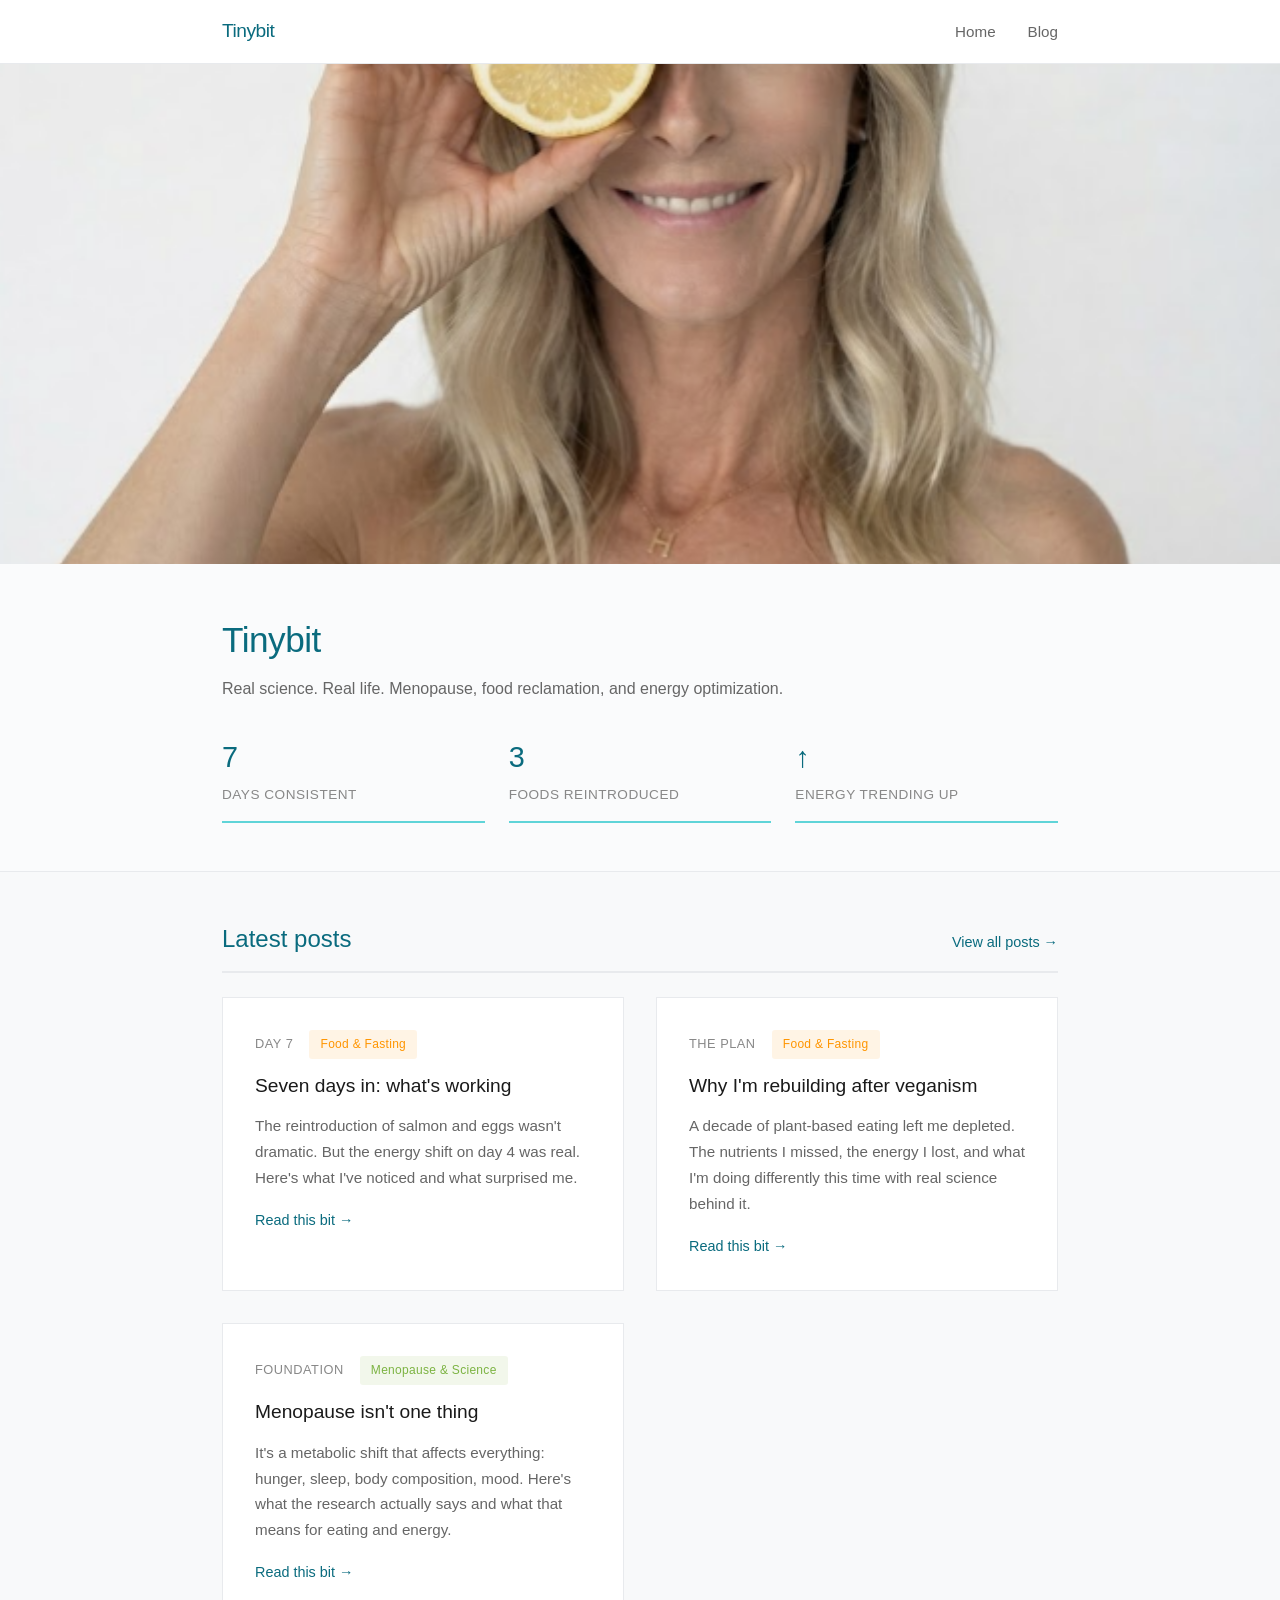
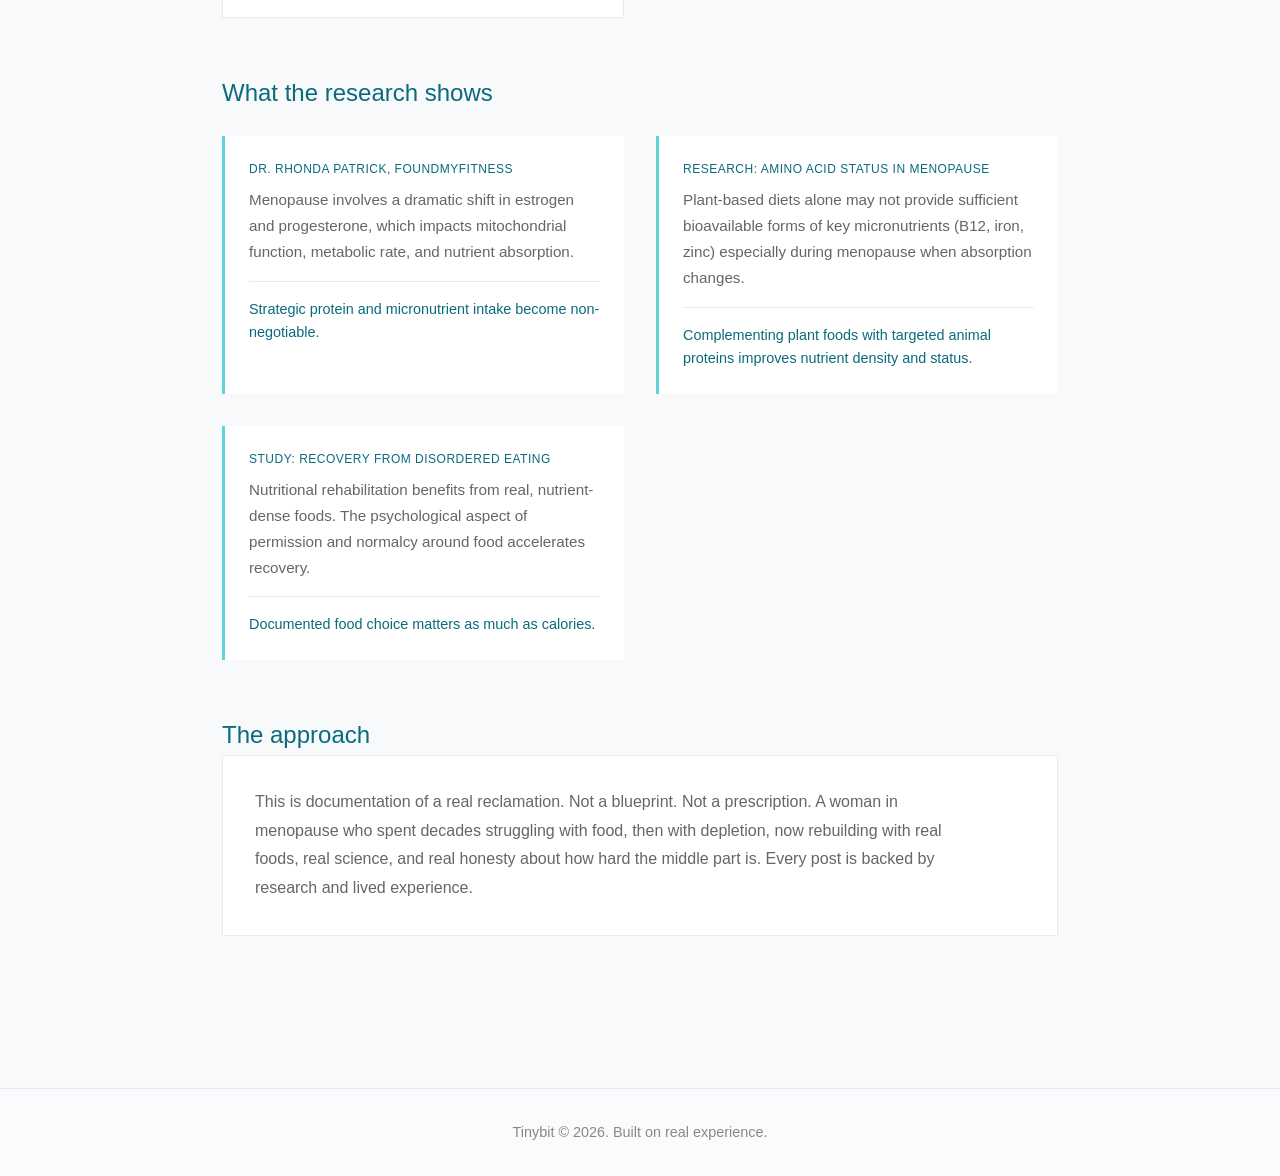
==== index.html @ 326a9773 "Add files via upload" ====
<!DOCTYPE html>
<html lang="en">
<head>
  <meta charset="UTF-8">
  <meta name="viewport" content="width=device-width, initial-scale=1.0">
  <title>Tinybit - Real science. Real life.</title>
  <link rel="stylesheet" href="style.css">
</head>
<body>

<nav class="navbar">
  <div class="nav-container">
    <h1 class="logo">Tinybit</h1>
    <ul class="nav-links">
      <li><a href="index.html">Home</a></li>
      <li><a href="blog.html">Blog</a></li>
    </ul>
  </div>
</nav>

<header class="hero">
  <img src="hero.png" alt="Tinybit hero image" class="hero-image">
  <div class="hero-content">
    <h1>Tinybit</h1>
    <p class="tagline">Real science. Real life. Menopause, food reclamation, and energy optimization.</p>
    
    <div class="stats">
      <div class="stat">
        <div class="stat-number">7</div>
        <div class="stat-label">Days consistent</div>
      </div>
      <div class="stat">
        <div class="stat-number">3</div>
        <div class="stat-label">Foods reintroduced</div>
      </div>
      <div class="stat">
        <div class="stat-number">↑</div>
        <div class="stat-label">Energy trending up</div>
      </div>
    </div>
  </div>
</header>

<main class="container">
  
  <section class="latest-posts">
    <div class="section-header">
      <h2>Latest posts</h2>
      <a href="blog.html" class="view-all">View all posts →</a>
    </div>
    
    <div class="posts-grid">
      <article class="post-card">
        <div class="post-meta">
          <span class="post-date">Day 7</span>
          <span class="post-category food">Food & Fasting</span>
        </div>
        <h3>Seven days in: what's working</h3>
        <p>The reintroduction of salmon and eggs wasn't dramatic. But the energy shift on day 4 was real. Here's what I've noticed and what surprised me.</p>
        <a href="blog.html#post-1" class="read-more">Read this bit →</a>
      </article>

      <article class="post-card">
        <div class="post-meta">
          <span class="post-date">The plan</span>
          <span class="post-category food">Food & Fasting</span>
        </div>
        <h3>Why I'm rebuilding after veganism</h3>
        <p>A decade of plant-based eating left me depleted. The nutrients I missed, the energy I lost, and what I'm doing differently this time with real science behind it.</p>
        <a href="blog.html#post-2" class="read-more">Read this bit →</a>
      </article>

      <article class="post-card">
        <div class="post-meta">
          <span class="post-date">Foundation</span>
          <span class="post-category science">Menopause & Science</span>
        </div>
        <h3>Menopause isn't one thing</h3>
        <p>It's a metabolic shift that affects everything: hunger, sleep, body composition, mood. Here's what the research actually says and what that means for eating and energy.</p>
        <a href="blog.html#post-3" class="read-more">Read this bit →</a>
      </article>
    </div>
  </section>

  <section class="research-section">
    <h2>What the research shows</h2>
    <div class="research-grid">
      <div class="research-card">
        <div class="research-source">Dr. Rhonda Patrick, FoundMyFitness</div>
        <p>Menopause involves a dramatic shift in estrogen and progesterone, which impacts mitochondrial function, metabolic rate, and nutrient absorption.</p>
        <div class="research-highlight">Strategic protein and micronutrient intake become non-negotiable.</div>
      </div>
      
      <div class="research-card">
        <div class="research-source">Research: Amino acid status in menopause</div>
        <p>Plant-based diets alone may not provide sufficient bioavailable forms of key micronutrients (B12, iron, zinc) especially during menopause when absorption changes.</p>
        <div class="research-highlight">Complementing plant foods with targeted animal proteins improves nutrient density and status.</div>
      </div>
      
      <div class="research-card">
        <div class="research-source">Study: Recovery from disordered eating</div>
        <p>Nutritional rehabilitation benefits from real, nutrient-dense foods. The psychological aspect of permission and normalcy around food accelerates recovery.</p>
        <div class="research-highlight">Documented food choice matters as much as calories.</div>
      </div>
    </div>
  </section>

  <section class="approach-section">
    <h2>The approach</h2>
    <div class="approach-content">
      <p>This is documentation of a real reclamation. Not a blueprint. Not a prescription. A woman in menopause who spent decades struggling with food, then with depletion, now rebuilding with real foods, real science, and real honesty about how hard the middle part is. Every post is backed by research and lived experience.</p>
    </div>
  </section>

</main>

<footer class="footer">
  <p>Tinybit © 2026. Built on real experience.</p>
</footer>

</body>
</html>
---- style.css ----
/* VARIABLES & RESET */
* {
  margin: 0;
  padding: 0;
  box-sizing: border-box;
}

:root {
  --color-bg: #F8F9FA;
  --color-surface: #FAFBFC;
  --color-white: #FFFFFF;
  --color-text: #1A1A1A;
  --color-text-secondary: #666666;
  --color-text-muted: #888888;
  --color-border: #E8EAED;
  --color-teal: #0A6B7E;
  --color-teal-light: #5FD4D8;
  --color-food: #FF9500;
  --color-progress: #4A90E2;
  --color-science: #7CB342;
  --font-sans: -apple-system, BlinkMacSystemFont, 'Segoe UI', 'Helvetica Neue', sans-serif;
  --font-mono: 'Monaco', 'Menlo', monospace;
}

html {
  scroll-behavior: smooth;
}

body {
  font-family: var(--font-sans);
  background: var(--color-bg);
  color: var(--color-text);
  line-height: 1.6;
  -webkit-font-smoothing: antialiased;
}

/* NAVIGATION */
.navbar {
  background: var(--color-white);
  border-bottom: 1px solid var(--color-border);
  position: sticky;
  top: 0;
  z-index: 100;
}

.nav-container {
  max-width: 900px;
  margin: 0 auto;
  padding: 1rem 2rem;
  display: flex;
  justify-content: space-between;
  align-items: center;
}

.logo {
  font-size: 1.2rem;
  font-weight: 500;
  color: var(--color-teal);
  font-family: 'Inter', var(--font-sans);
  letter-spacing: -0.5px;
}

.nav-links {
  list-style: none;
  display: flex;
  gap: 2rem;
}

.nav-links a {
  text-decoration: none;
  color: var(--color-text-secondary);
  font-size: 0.95rem;
  transition: color 0.2s ease;
}

.nav-links a:hover {
  color: var(--color-teal);
}

/* HERO SECTION */
.hero {
  background: var(--color-surface);
  border-bottom: 1px solid var(--color-border);
  margin-bottom: 1rem;
}

.hero-image {
  width: 100%;
  height: auto;
  display: block;
  max-height: 500px;
  object-fit: cover;
}

.hero-content {
  max-width: 900px;
  margin: 0 auto;
  padding: 3rem 2rem;
}

.hero h1 {
  font-size: 2.2rem;
  font-weight: 500;
  color: var(--color-teal);
  margin-bottom: 0.5rem;
  font-family: 'Inter', var(--font-sans);
  letter-spacing: -0.5px;
}

.tagline {
  color: var(--color-text-secondary);
  font-size: 1rem;
  max-width: 600px;
  margin-bottom: 2rem;
}

.stats {
  display: grid;
  grid-template-columns: repeat(auto-fit, minmax(180px, 1fr));
  gap: 1.5rem;
}

.stat {
  padding-bottom: 1rem;
  border-bottom: 2px solid var(--color-teal-light);
}

.stat-number {
  font-size: 1.8rem;
  font-weight: 500;
  color: var(--color-teal);
  font-family: 'Inter', var(--font-sans);
}

.stat-label {
  font-size: 0.85rem;
  color: var(--color-text-muted);
  margin-top: 0.25rem;
  text-transform: uppercase;
  letter-spacing: 0.5px;
}

/* CONTAINER & MAIN */
.container {
  max-width: 900px;
  margin: 0 auto;
  padding: 2rem;
}

.blog-container {
  padding: 3rem 2rem;
}

main > section {
  margin-bottom: 3.5rem;
}

/* SECTION HEADERS */
.section-header {
  display: flex;
  justify-content: space-between;
  align-items: baseline;
  margin-bottom: 1.5rem;
  padding-bottom: 0.75rem;
  border-bottom: 2px solid var(--color-border);
}

.section-header h2,
h2 {
  font-size: 1.5rem;
  font-weight: 500;
  color: var(--color-teal);
  font-family: 'Inter', var(--font-sans);
}

.view-all {
  text-decoration: none;
  color: var(--color-teal);
  font-size: 0.9rem;
  transition: color 0.2s ease;
}

.view-all:hover {
  color: var(--color-teal-light);
}

/* POST CARDS (HOMEPAGE) */
.posts-grid {
  display: grid;
  grid-template-columns: repeat(auto-fit, minmax(280px, 1fr));
  gap: 2rem;
  margin-top: 1.5rem;
}

.post-card {
  background: var(--color-white);
  border: 1px solid var(--color-border);
  padding: 2rem;
  transition: all 0.2s ease;
}

.post-card:hover {
  border-color: var(--color-teal);
  box-shadow: 0 2px 8px rgba(10, 107, 126, 0.08);
}

.post-meta {
  display: flex;
  gap: 1rem;
  align-items: center;
  margin-bottom: 0.75rem;
}

.post-date {
  font-size: 0.8rem;
  color: var(--color-text-muted);
  text-transform: uppercase;
  letter-spacing: 0.5px;
}

.post-category {
  font-size: 0.75rem;
  font-weight: 500;
  letter-spacing: 0.3px;
  padding: 0.3rem 0.7rem;
  border-radius: 3px;
}

.post-category.food {
  background: rgba(255, 149, 0, 0.1);
  color: #FF9500;
}

.post-category.progress {
  background: rgba(74, 144, 226, 0.1);
  color: #4A90E2;
}

.post-category.science {
  background: rgba(124, 179, 66, 0.1);
  color: #7CB342;
}

.post-card h3 {
  font-size: 1.2rem;
  font-weight: 500;
  margin-bottom: 0.75rem;
  color: var(--color-text);
}

.post-card p {
  font-size: 0.95rem;
  color: var(--color-text-secondary);
  line-height: 1.7;
  margin-bottom: 1rem;
}

.read-more {
  text-decoration: none;
  color: var(--color-teal);
  font-size: 0.9rem;
  transition: color 0.2s ease;
}

.read-more:hover {
  color: var(--color-teal-light);
}

/* RESEARCH SECTION */
.research-section {
  margin-bottom: 3.5rem;
}

.research-grid {
  display: grid;
  grid-template-columns: repeat(auto-fit, minmax(300px, 1fr));
  gap: 2rem;
  margin-top: 1.5rem;
}

.research-card {
  background: var(--color-white);
  border-left: 3px solid var(--color-teal-light);
  padding: 1.5rem;
}

.research-source {
  font-size: 0.75rem;
  color: var(--color-teal);
  text-transform: uppercase;
  letter-spacing: 0.5px;
  margin-bottom: 0.5rem;
  font-weight: 500;
}

.research-card p {
  font-size: 0.95rem;
  color: var(--color-text-secondary);
  line-height: 1.7;
  margin-bottom: 0.75rem;
}

.research-highlight {
  font-size: 0.9rem;
  color: var(--color-teal);
  font-weight: 500;
  margin-top: 1rem;
  padding-top: 1rem;
  border-top: 1px solid var(--color-border);
}

/* APPROACH SECTION */
.approach-section {
  margin-bottom: 3.5rem;
}

.approach-content {
  background: var(--color-white);
  padding: 2rem;
  border: 1px solid var(--color-border);
}

.approach-content p {
  font-size: 1rem;
  line-height: 1.8;
  max-width: 700px;
  color: var(--color-text-secondary);
}

/* BLOG HEADER */
.blog-header {
  background: var(--color-surface);
  padding: 3rem 2rem;
  border-bottom: 1px solid var(--color-border);
  margin-bottom: 2rem;
}

.blog-header-content {
  max-width: 900px;
  margin: 0 auto;
}

.blog-header h1 {
  font-size: 2rem;
  font-weight: 500;
  color: var(--color-teal);
  margin-bottom: 0.5rem;
  font-family: 'Inter', var(--font-sans);
}

.blog-header p {
  color: var(--color-text-secondary);
  font-size: 1rem;
}

/* CATEGORY FILTERS */
.category-filter {
  display: flex;
  gap: 1rem;
  margin-bottom: 2rem;
  flex-wrap: wrap;
}

.filter-btn {
  background: var(--color-white);
  border: 1px solid var(--color-border);
  padding: 0.5rem 1rem;
  font-size: 0.9rem;
  color: var(--color-text);
  cursor: pointer;
  transition: all 0.2s ease;
  border-radius: 4px;
  font-weight: 500;
}

.filter-btn:hover {
  border-color: var(--color-teal);
  color: var(--color-teal);
}

.filter-btn.active {
  background: var(--color-teal);
  color: var(--color-white);
  border-color: var(--color-teal);
}

/* BLOG POSTS */
.blog-posts {
  margin-bottom: 3rem;
}

.blog-post {
  background: var(--color-white);
  border: 1px solid var(--color-border);
  padding: 2.5rem;
  margin-bottom: 2rem;
  line-height: 1.8;
}

.post-header {
  margin-bottom: 2rem;
  padding-bottom: 1.5rem;
  border-bottom: 1px solid var(--color-border);
}

.post-meta-blog {
  display: flex;
  gap: 1rem;
  align-items: center;
  margin-bottom: 0.75rem;
}

.post-date-blog {
  font-size: 0.85rem;
  color: var(--color-text-muted);
  text-transform: uppercase;
  letter-spacing: 0.5px;
}

.post-category-badge {
  font-size: 0.75rem;
  font-weight: 500;
  letter-spacing: 0.3px;
  padding: 0.3rem 0.7rem;
  border-radius: 3px;
}

.post-category-badge.food {
  background: rgba(255, 149, 0, 0.1);
  color: #FF9500;
}

.post-category-badge.progress {
  background: rgba(74, 144, 226, 0.1);
  color: #4A90E2;
}

.post-category-badge.science {
  background: rgba(124, 179, 66, 0.1);
  color: #7CB342;
}

.blog-post h2 {
  font-size: 1.8rem;
  margin-bottom: 0;
  color: var(--color-text);
  border: none;
  padding: 0;
}

.post-content {
  margin-bottom: 2rem;
}

.post-content p {
  margin-bottom: 1.2rem;
  color: var(--color-text-secondary);
  font-size: 1rem;
}

.post-content strong {
  color: var(--color-text);
}

.post-footer {
  padding-top: 1.5rem;
  border-top: 1px solid var(--color-border);
}

.back-link {
  text-decoration: none;
  color: var(--color-teal);
  font-size: 0.9rem;
  transition: color 0.2s ease;
}

.back-link:hover {
  color: var(--color-teal-light);
}

/* FOOTER */
.footer {
  margin-top: 4rem;
  padding: 2rem;
  text-align: center;
  color: var(--color-text-muted);
  font-size: 0.9rem;
  border-top: 1px solid var(--color-border);
  background: var(--color-surface);
}

/* RESPONSIVE */
@media (max-width: 768px) {
  .nav-links {
    gap: 1rem;
  }

  .hero h1,
  .blog-header h1 {
    font-size: 1.8rem;
  }

  .stats {
    grid-template-columns: 1fr;
  }

  .posts-grid {
    grid-template-columns: 1fr;
  }

  .research-grid {
    grid-template-columns: 1fr;
  }

  .section-header {
    flex-direction: column;
    align-items: flex-start;
    gap: 1rem;
  }

  .blog-post {
    padding: 1.5rem;
  }

  .post-header {
    margin-bottom: 1.5rem;
  }

  .blog-post h2 {
    font-size: 1.5rem;
  }

  .category-filter {
    gap: 0.5rem;
  }

  .filter-btn {
    padding: 0.4rem 0.8rem;
    font-size: 0.85rem;
  }
}
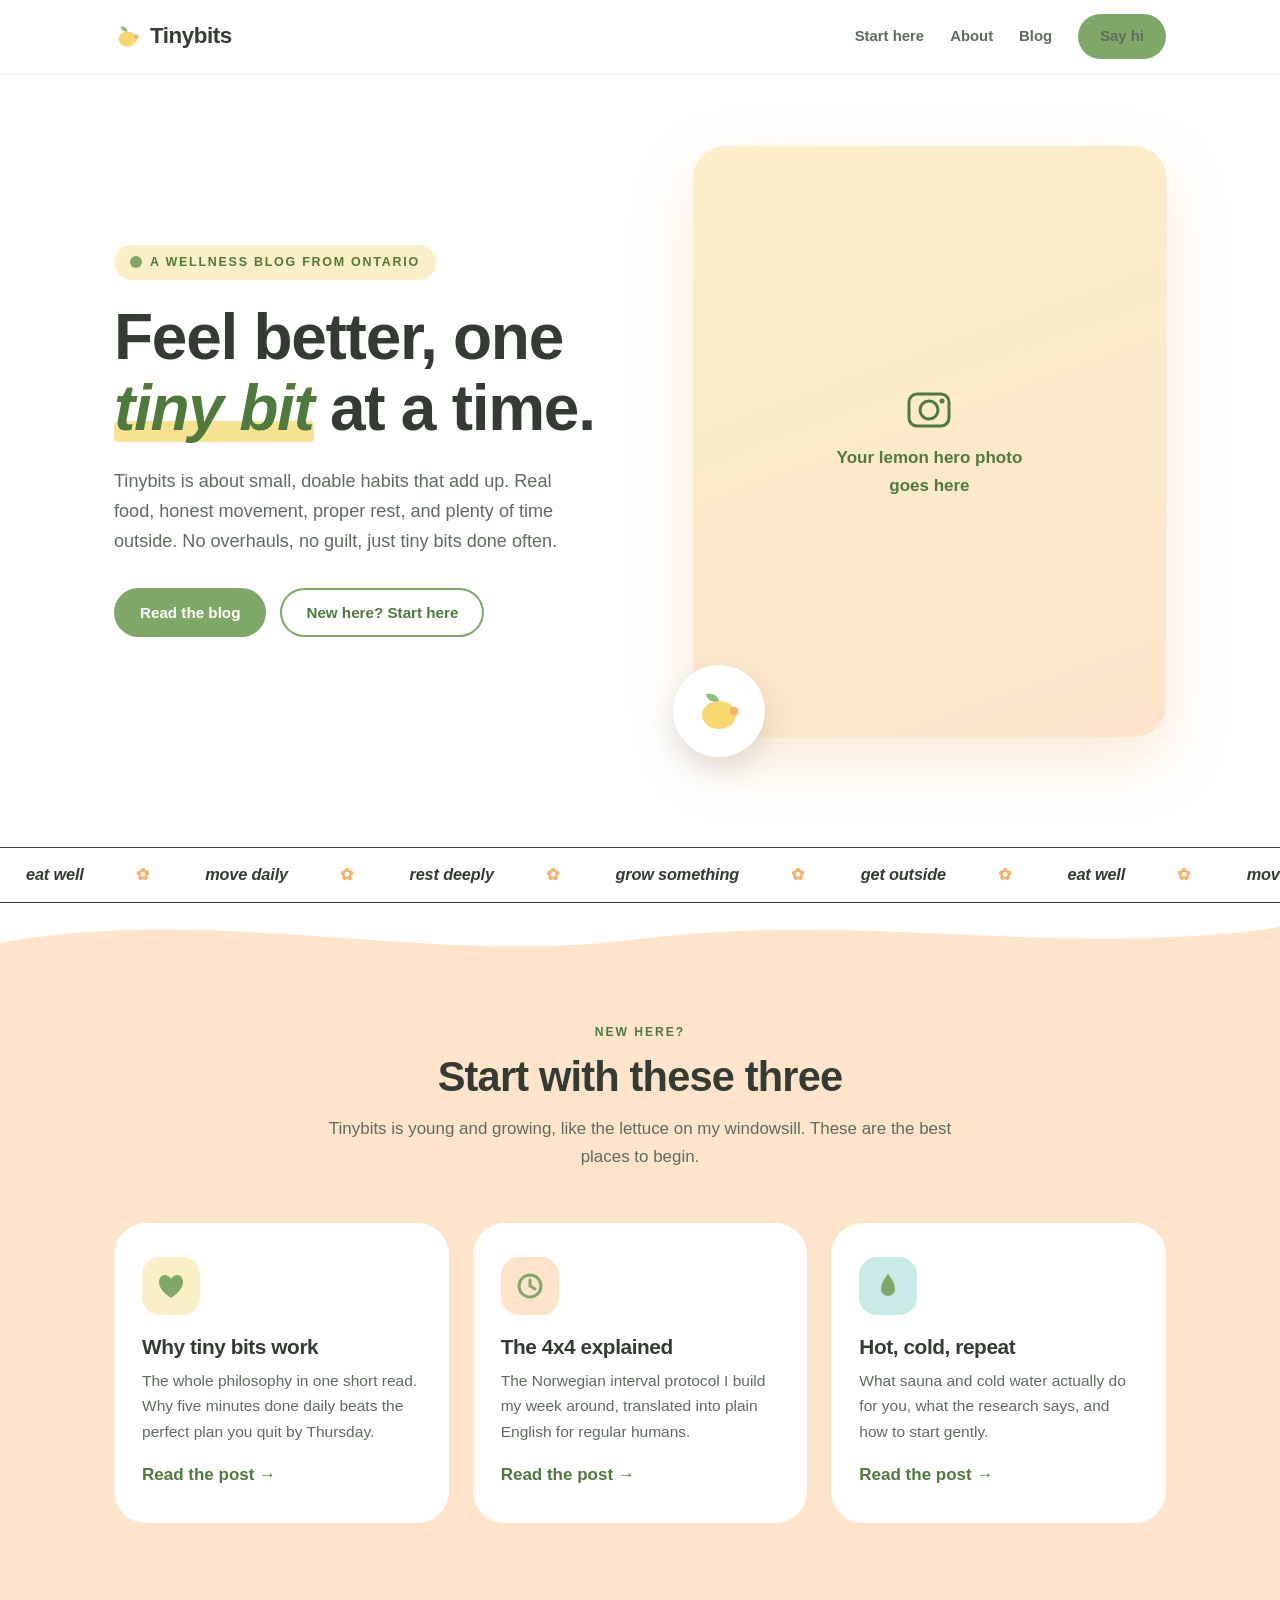
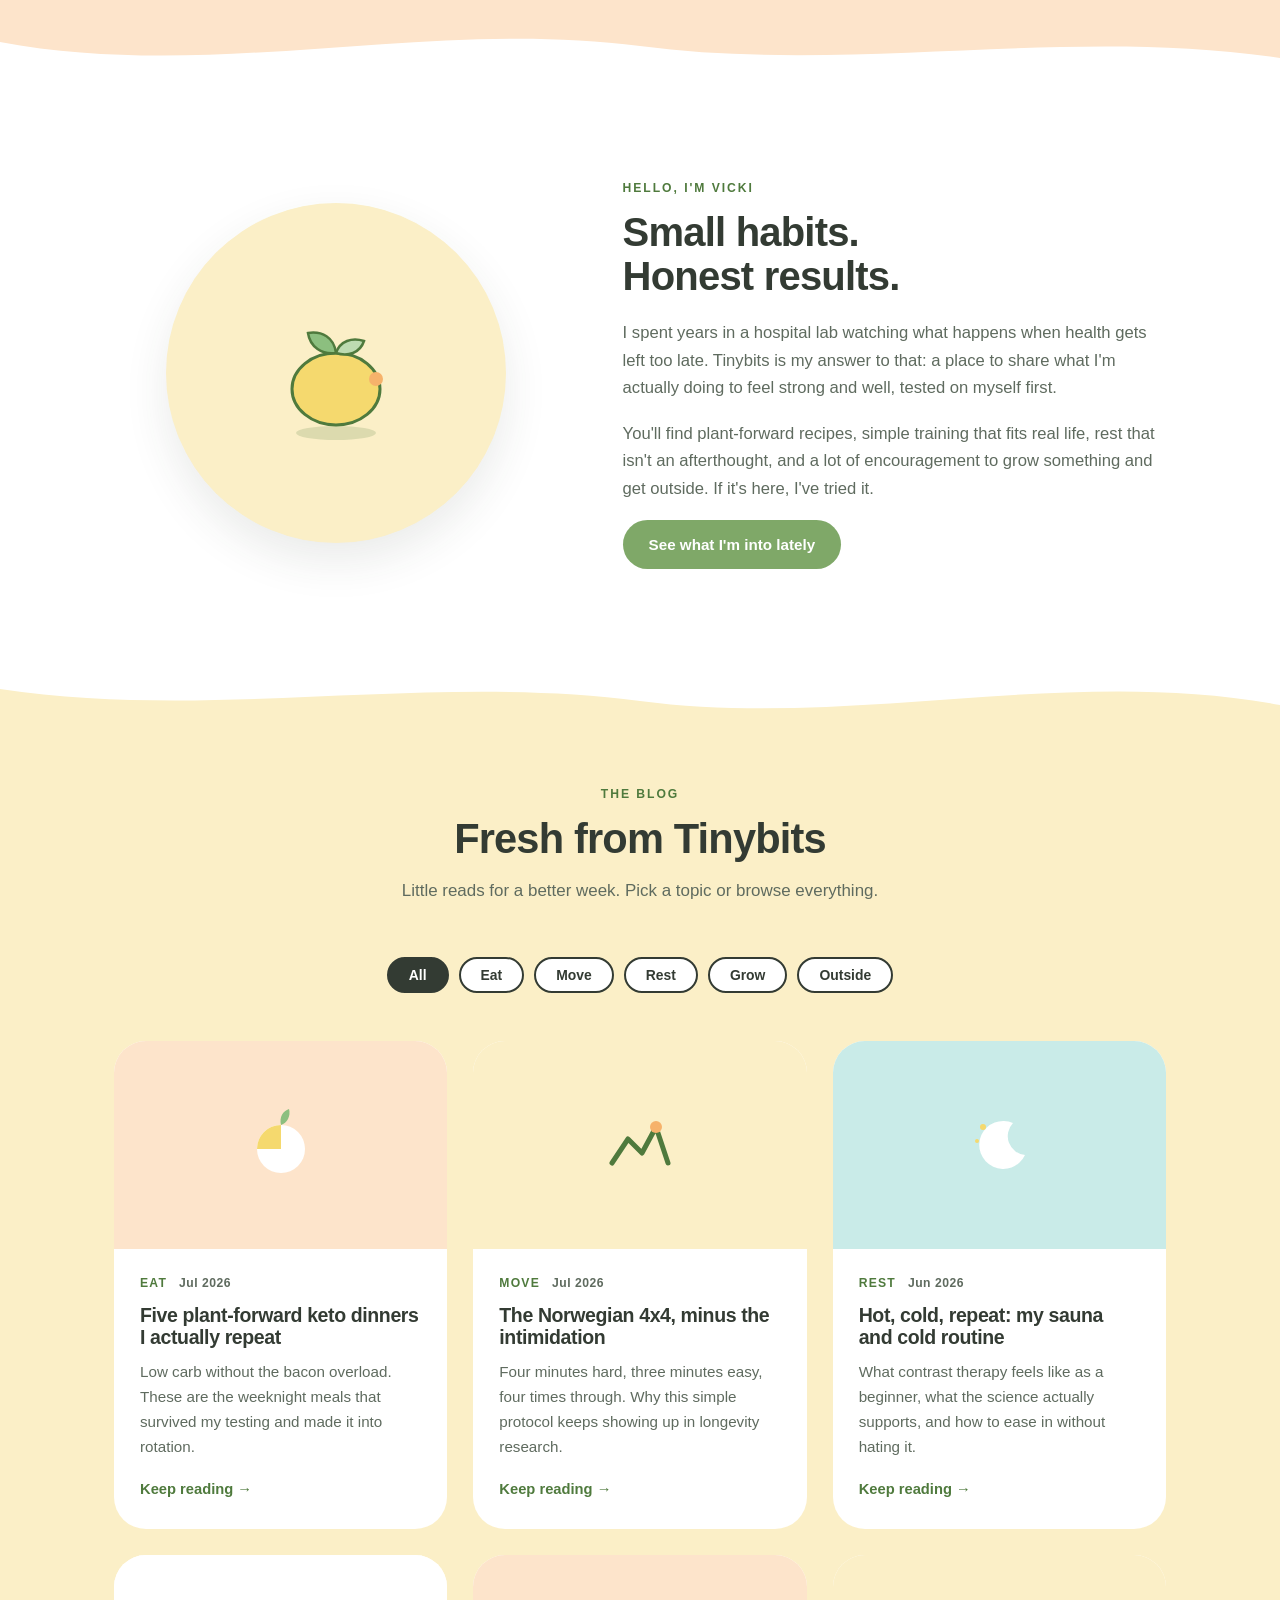
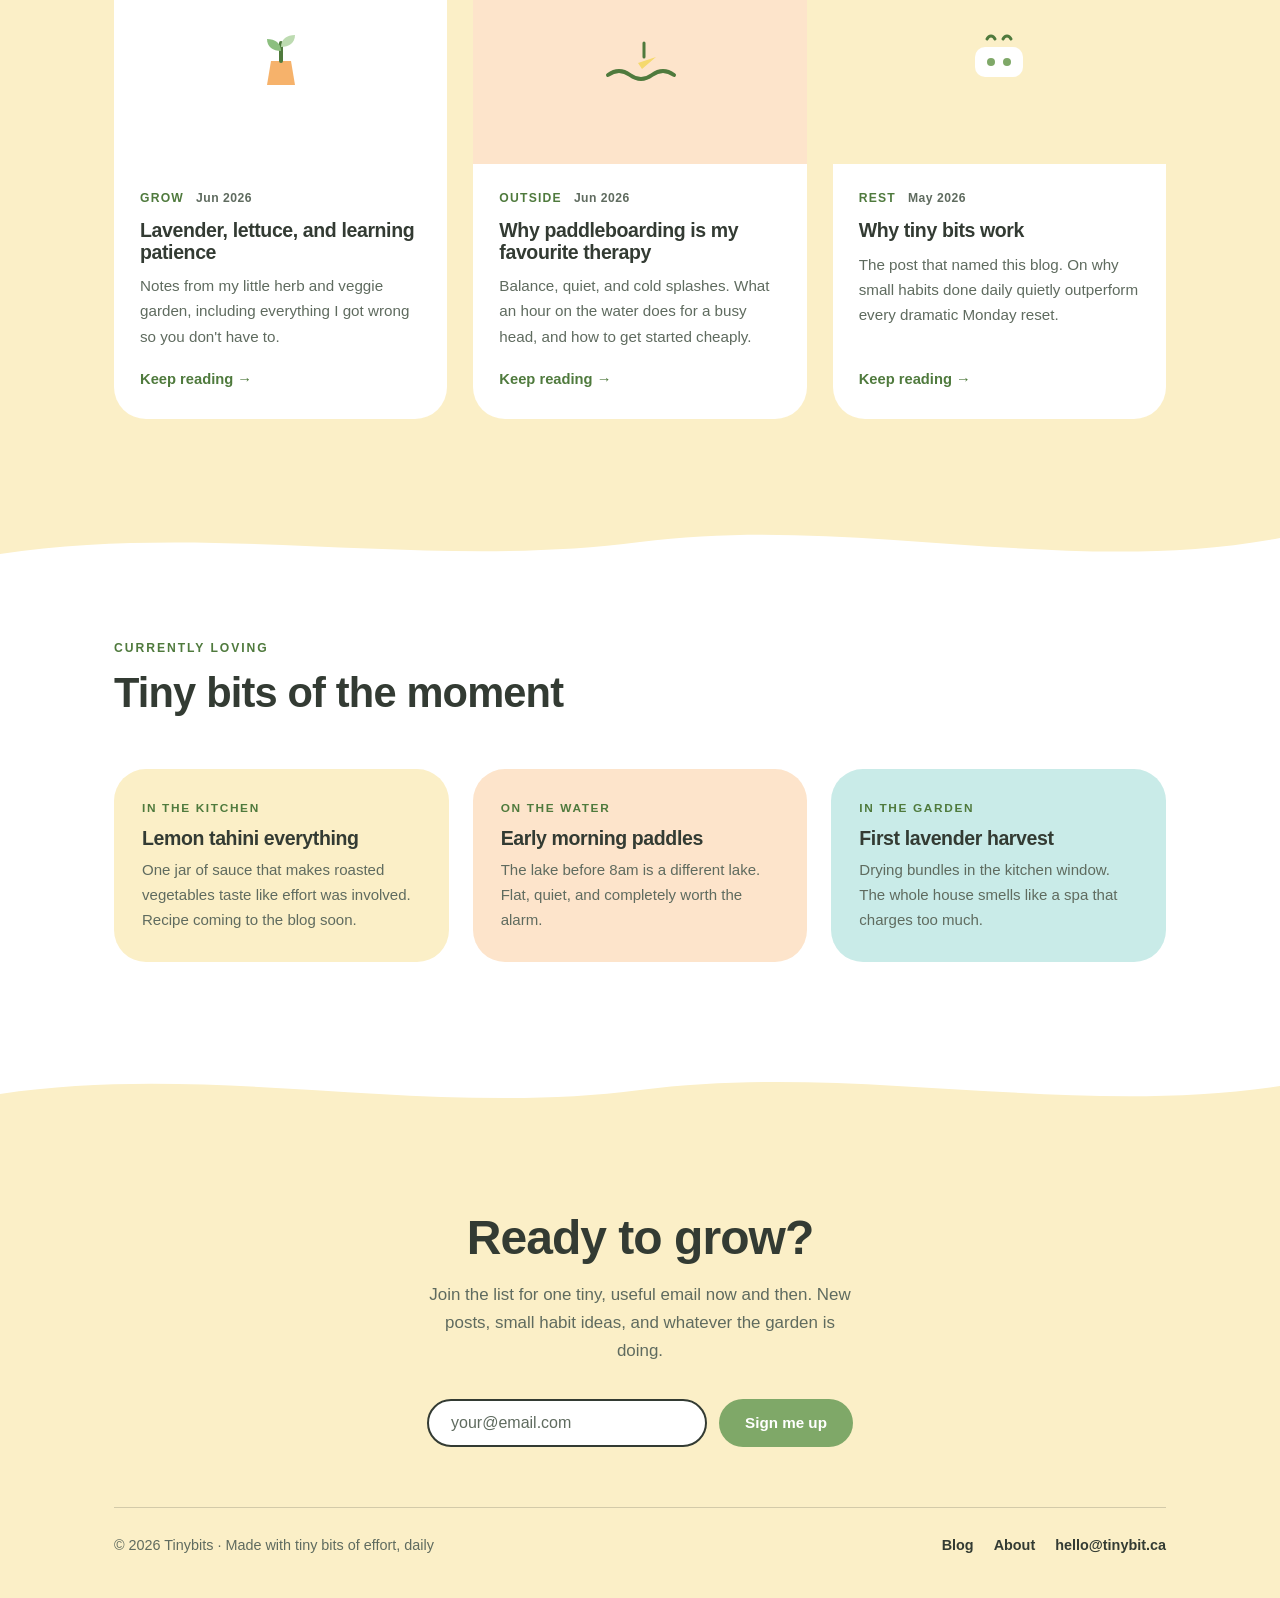
==== commit 7b5d7d35: "Add files via upload" ====
--- a/index.html
+++ b/index.html
@@ -1,122 +1,587 @@
 <!DOCTYPE html>
 <html lang="en">
 <head>
-  <meta charset="UTF-8">
-  <meta name="viewport" content="width=device-width, initial-scale=1.0">
-  <title>Tinybit - Real science. Real life.</title>
-  <link rel="stylesheet" href="style.css">
+<meta charset="UTF-8">
+<meta name="viewport" content="width=device-width, initial-scale=1.0">
+<title>Tinybits · Wellness in tiny bits</title>
+<meta name="description" content="Tinybits is a wellness blog about feeling better one small habit at a time. Recipes, movement, rest, and time outside.">
+<style>
+:root{
+  --paper:#FFFFFF;
+  --butter:#FBEFC7;
+  --lemon:#F5D96E;
+  --peach:#FDE4CB;
+  --orange:#F6B26B;
+  --aqua:#C9EBE8;
+  --sage:#BDDBB1;
+  --leaf:#8CBF7F;
+  --teal:#7FA868;
+  --teal-deep:#4F7A3D;
+  --ink:#333B33;
+  --ink-soft:#5F6B5F;
+  --radius-lg:32px;
+  --maxw:1100px;
+}
+*{margin:0;padding:0;box-sizing:border-box}
+html{scroll-behavior:smooth}
+body{
+  font-family:Arial,Helvetica,sans-serif;
+  color:var(--ink);
+  background:var(--paper);
+  line-height:1.65;
+  font-size:17px;
+  overflow-x:hidden;
+}
+h1,h2,h3{
+  font-family:Arial,Helvetica,sans-serif;
+  font-weight:700;
+  line-height:1.12;
+  letter-spacing:-0.02em;
+}
+img{max-width:100%;display:block}
+a{color:var(--teal-deep)}
+:focus-visible{outline:3px solid var(--teal);outline-offset:3px;border-radius:6px}
+
+.wrap{max-width:var(--maxw);margin:0 auto;padding:0 24px}
+
+/* ---------- nav ---------- */
+.nav{
+  position:sticky;top:0;z-index:50;
+  background:rgba(255,255,255,.92);
+  backdrop-filter:blur(10px);
+  border-bottom:1px solid rgba(51,59,51,.08);
+}
+.nav-inner{
+  max-width:var(--maxw);margin:0 auto;padding:14px 24px;
+  display:flex;align-items:center;justify-content:space-between;gap:16px;
+}
+.logo{
+  font-weight:800;font-size:1.4rem;color:var(--ink);letter-spacing:-0.02em;
+  text-decoration:none;display:flex;align-items:center;gap:9px;
+}
+.logo svg{flex:none}
+.nav-links{display:flex;gap:26px;list-style:none;align-items:center}
+.nav-links a{
+  text-decoration:none;color:var(--ink-soft);font-weight:700;font-size:.93rem;
+  transition:color .2s;
+}
+.nav-links a:hover{color:var(--teal-deep)}
+.btn{
+  display:inline-block;background:var(--teal);color:#fff;
+  font-weight:700;text-decoration:none;
+  padding:12px 26px;border-radius:999px;border:none;cursor:pointer;
+  font-size:.95rem;font-family:Arial,Helvetica,sans-serif;
+  transition:transform .2s,background .2s;
+}
+.btn:hover{background:var(--teal-deep);transform:translateY(-2px)}
+.btn.ghost{background:transparent;color:var(--teal-deep);box-shadow:inset 0 0 0 2px var(--teal)}
+.btn.ghost:hover{background:var(--butter)}
+
+/* ---------- hero ---------- */
+.hero{position:relative;padding:72px 0 110px;overflow:hidden}
+.hero-grid{
+  display:grid;grid-template-columns:1.05fr .95fr;gap:56px;align-items:center;
+}
+.eyebrow{
+  display:inline-flex;align-items:center;gap:8px;
+  font-size:.78rem;font-weight:700;letter-spacing:.14em;text-transform:uppercase;
+  color:var(--teal-deep);background:var(--butter);
+  padding:7px 16px;border-radius:999px;margin-bottom:22px;
+}
+.hero h1{font-size:clamp(2.6rem,5.4vw,4rem);margin-bottom:22px}
+.hero h1 .swash{
+  font-style:italic;color:var(--teal-deep);
+  position:relative;white-space:nowrap;
+}
+.hero h1 .swash::after{
+  content:"";position:absolute;left:0;right:0;bottom:.03em;height:.34em;
+  background:var(--lemon);z-index:-1;border-radius:4px;opacity:.75;
+}
+.hero p.lede{font-size:1.13rem;color:var(--ink-soft);max-width:46ch;margin-bottom:32px}
+.hero-cta{display:flex;gap:14px;flex-wrap:wrap}
+
+.hero-art{position:relative}
+.hero-photo{
+  position:relative;width:100%;
+  aspect-ratio:4/5;
+  border-radius:var(--radius-lg);
+  overflow:hidden;
+  background:linear-gradient(160deg,var(--butter),var(--peach));
+  box-shadow:0 24px 60px rgba(246,178,107,.28);
+}
+.hero-photo img{width:100%;height:100%;object-fit:cover}
+/* SWAP: replace the placeholder <div class="hero-placeholder"> below with
+   <img src="images/hero.jpg" alt="..."> once the hero photo is added */
+.hero-placeholder{
+  position:absolute;inset:0;display:flex;flex-direction:column;
+  align-items:center;justify-content:center;gap:10px;
+  color:var(--teal-deep);font-weight:700;text-align:center;padding:24px;
+}
+.hero-badge{
+  position:absolute;bottom:-20px;left:-20px;z-index:2;
+  width:92px;height:92px;border-radius:50%;
+  background:var(--paper);box-shadow:0 12px 28px rgba(51,59,51,.14);
+  display:flex;align-items:center;justify-content:center;
+}
+.blob{position:absolute;z-index:-1;border-radius:50%;background:var(--lemon)}
+
+.ticker{
+  border-top:1.5px solid var(--ink);border-bottom:1.5px solid var(--ink);
+  padding:13px 0;overflow:hidden;white-space:nowrap;background:var(--paper);
+}
+.ticker-track{display:inline-block;animation:slide 30s linear infinite}
+.ticker span{
+  font-style:italic;font-weight:700;font-size:1.02rem;color:var(--ink);
+  margin:0 26px;letter-spacing:-0.01em;
+}
+.ticker .dot{color:var(--orange);font-style:normal}
+@keyframes slide{from{transform:translateX(0)}to{transform:translateX(-50%)}}
+
+/* ---------- wavy band sections ---------- */
+.band{position:relative;padding:96px 0}
+.band.peach{background:var(--peach)}
+.band.butter{background:var(--butter)}
+.wave{display:block;width:100%;height:64px;margin-bottom:-1px}
+.wave.flip{transform:scaleY(-1);margin-bottom:0;margin-top:-1px}
+
+.section-head{max-width:640px;margin-bottom:52px}
+.section-head.center{margin-left:auto;margin-right:auto;text-align:center}
+.section-head h2{font-size:clamp(1.9rem,3.4vw,2.6rem);margin-bottom:14px}
+.section-head p{color:var(--ink-soft);font-size:1.06rem}
+.kicker{
+  font-size:.76rem;font-weight:700;letter-spacing:.16em;text-transform:uppercase;
+  color:var(--teal-deep);display:block;margin-bottom:12px;
+}
+
+/* ---------- start here ---------- */
+.start-grid{display:grid;grid-template-columns:repeat(3,1fr);gap:24px}
+.start-card{
+  background:var(--paper);border-radius:var(--radius-lg);
+  padding:34px 28px;position:relative;
+  transition:transform .25s,box-shadow .25s;
+}
+.start-card:hover{transform:translateY(-6px);box-shadow:0 18px 40px rgba(51,59,51,.12)}
+.start-card .icon{
+  width:58px;height:58px;border-radius:18px;
+  display:flex;align-items:center;justify-content:center;margin-bottom:20px;
+}
+.start-card:nth-child(1) .icon{background:var(--butter)}
+.start-card:nth-child(2) .icon{background:var(--peach)}
+.start-card:nth-child(3) .icon{background:var(--aqua)}
+.start-card h3{font-size:1.3rem;margin-bottom:10px}
+.start-card p{color:var(--ink-soft);font-size:.97rem;margin-bottom:16px}
+.textlink{font-weight:700;text-decoration:none;color:var(--teal-deep)}
+.textlink:hover{text-decoration:underline}
+
+/* ---------- about ---------- */
+.about-grid{display:grid;grid-template-columns:.9fr 1.1fr;gap:64px;align-items:center}
+.about-art{position:relative;display:flex;justify-content:center}
+.about-circle{
+  width:min(340px,80vw);aspect-ratio:1;border-radius:50%;
+  background:var(--butter);position:relative;
+  display:flex;align-items:center;justify-content:center;
+  box-shadow:0 18px 44px rgba(51,59,51,.1);
+}
+.about p{color:var(--ink-soft);margin-bottom:18px;font-size:1.04rem}
+.about h2{font-size:clamp(1.9rem,3.2vw,2.5rem);margin-bottom:20px}
+
+/* ---------- blog ---------- */
+.chips{display:flex;gap:10px;flex-wrap:wrap;justify-content:center;margin-bottom:48px}
+.chip{
+  border:2px solid var(--ink);background:var(--paper);color:var(--ink);
+  font-family:Arial,Helvetica,sans-serif;font-weight:700;font-size:.87rem;
+  padding:8px 20px;border-radius:999px;cursor:pointer;
+  transition:background .2s,color .2s;
+}
+.chip:hover{background:var(--peach)}
+.chip.active{background:var(--ink);color:var(--paper)}
+.post-grid{display:grid;grid-template-columns:repeat(3,1fr);gap:26px}
+.post{
+  background:var(--paper);border-radius:var(--radius-lg);overflow:hidden;
+  display:flex;flex-direction:column;
+  transition:transform .25s,box-shadow .25s;
+}
+.post:hover{transform:translateY(-6px);box-shadow:0 18px 40px rgba(51,59,51,.14)}
+.post-thumb{aspect-ratio:16/10;display:flex;align-items:center;justify-content:center}
+.post-body{padding:24px 26px 28px;display:flex;flex-direction:column;flex:1}
+.post-meta{
+  display:flex;gap:12px;align-items:center;
+  font-size:.76rem;font-weight:700;letter-spacing:.1em;text-transform:uppercase;
+  color:var(--teal-deep);margin-bottom:12px;
+}
+.post-meta .date{color:var(--ink-soft);letter-spacing:.04em;text-transform:none;font-weight:600}
+.post h3{font-size:1.22rem;margin-bottom:10px}
+.post h3 a{color:var(--ink);text-decoration:none}
+.post h3 a:hover{color:var(--teal-deep)}
+.post p{color:var(--ink-soft);font-size:.95rem;flex:1}
+.post .read{margin-top:18px;font-weight:700;color:var(--teal-deep);text-decoration:none;font-size:.92rem}
+.post .read:hover{text-decoration:underline}
+.post[hidden]{display:none}
+
+/* ---------- loving ---------- */
+.loving-grid{display:grid;grid-template-columns:repeat(3,1fr);gap:24px}
+.loving-card{
+  border-radius:var(--radius-lg);padding:30px 28px;
+  position:relative;overflow:hidden;
+}
+.loving-card:nth-child(1){background:var(--butter)}
+.loving-card:nth-child(2){background:var(--peach)}
+.loving-card:nth-child(3){background:var(--aqua)}
+.loving-card .tag{
+  font-size:.74rem;font-weight:700;letter-spacing:.14em;text-transform:uppercase;
+  color:var(--teal-deep);display:block;margin-bottom:10px;
+}
+.loving-card h3{font-size:1.22rem;margin-bottom:8px}
+.loving-card p{color:var(--ink-soft);font-size:.94rem}
+
+/* ---------- footer ---------- */
+.footer{background:var(--butter);padding:90px 0 40px;text-align:center;position:relative}
+.footer h2{font-size:clamp(2.1rem,4.2vw,3rem);margin-bottom:16px}
+.footer .sub{color:var(--ink-soft);max-width:46ch;margin:0 auto 34px;font-size:1.06rem}
+.signup{display:flex;gap:12px;justify-content:center;flex-wrap:wrap;margin-bottom:60px}
+.signup input{
+  font-family:Arial,Helvetica,sans-serif;font-size:1rem;
+  padding:13px 22px;border-radius:999px;border:2px solid var(--ink);
+  min-width:280px;background:var(--paper);color:var(--ink);
+}
+.signup input::placeholder{color:var(--ink-soft)}
+.foot-bottom{
+  display:flex;justify-content:space-between;align-items:center;gap:16px;flex-wrap:wrap;
+  border-top:1.5px solid rgba(51,59,51,.2);padding-top:26px;
+  font-size:.9rem;color:var(--ink-soft);
+}
+.foot-bottom a{color:var(--ink);text-decoration:none;font-weight:700}
+.foot-bottom a:hover{color:var(--teal-deep)}
+
+/* ---------- reveal on scroll ---------- */
+.reveal{opacity:0;transform:translateY(26px);transition:opacity .7s ease,transform .7s ease}
+.reveal.in{opacity:1;transform:none}
+
+/* ---------- responsive ---------- */
+@media(max-width:900px){
+  .hero-grid,.about-grid{grid-template-columns:1fr;gap:44px}
+  .hero{padding:48px 0 80px}
+  .hero-badge{width:70px;height:70px}
+  .start-grid,.post-grid,.loving-grid{grid-template-columns:1fr 1fr}
+  .nav-links li.hide-m{display:none}
+}
+@media(max-width:600px){
+  .start-grid,.post-grid,.loving-grid{grid-template-columns:1fr}
+  .nav-links{gap:16px}
+  .band{padding:72px 0}
+}
+@media(prefers-reduced-motion:reduce){
+  html{scroll-behavior:auto}
+  .ticker-track{animation:none}
+  .reveal{opacity:1;transform:none;transition:none}
+  .post:hover,.start-card:hover,.btn:hover{transform:none}
+}
+</style>
 </head>
 <body>
 
-<nav class="navbar">
-  <div class="nav-container">
-    <h1 class="logo">Tinybit</h1>
+<nav class="nav" aria-label="Main">
+  <div class="nav-inner">
+    <a class="logo" href="#top" aria-label="Tinybits home">
+      <svg width="27" height="27" viewBox="0 0 27 27" fill="none" aria-hidden="true">
+        <ellipse cx="13.5" cy="16" rx="9" ry="7.5" fill="#F5D96E"/>
+        <circle cx="22" cy="14" r="2.4" fill="#F6B26B"/>
+        <path d="M13.5 8.5 C13 4.5 10 3 6.5 3.5 C7 7.5 10 9 13.5 8.5 Z" fill="#8CBF7F"/>
+      </svg>
+      Tinybits
+    </a>
     <ul class="nav-links">
-      <li><a href="index.html">Home</a></li>
-      <li><a href="blog.html">Blog</a></li>
+      <li class="hide-m"><a href="#start">Start here</a></li>
+      <li class="hide-m"><a href="#about">About</a></li>
+      <li><a href="#blog">Blog</a></li>
+      <li><a class="btn" href="#hello" style="padding:10px 22px">Say hi</a></li>
     </ul>
   </div>
 </nav>
 
-<header class="hero">
-  <img src="hero.png" alt="Tinybit hero image" class="hero-image">
-  <div class="hero-content">
-    <h1>Tinybit</h1>
-    <p class="tagline">Real science. Real life. Menopause, food reclamation, and energy optimization.</p>
-    
-    <div class="stats">
-      <div class="stat">
-        <div class="stat-number">7</div>
-        <div class="stat-label">Days consistent</div>
-      </div>
-      <div class="stat">
-        <div class="stat-number">3</div>
-        <div class="stat-label">Foods reintroduced</div>
-      </div>
-      <div class="stat">
-        <div class="stat-number">↑</div>
-        <div class="stat-label">Energy trending up</div>
+<!-- ================= HERO ================= -->
+<header class="hero" id="top">
+  <div class="wrap hero-grid">
+    <div>
+      <span class="eyebrow">
+        <svg width="12" height="12" viewBox="0 0 12 12" aria-hidden="true"><circle cx="6" cy="6" r="6" fill="#7FA868"/></svg>
+        A wellness blog from Ontario
+      </span>
+      <h1>Feel better, one <span class="swash">tiny bit</span> at a time.</h1>
+      <p class="lede">Tinybits is about small, doable habits that add up. Real food, honest movement, proper rest, and plenty of time outside. No overhauls, no guilt, just tiny bits done often.</p>
+      <div class="hero-cta">
+        <a class="btn" href="#blog">Read the blog</a>
+        <a class="btn ghost" href="#start">New here? Start here</a>
+      </div>
+    </div>
+    <div class="hero-art">
+      <div class="hero-photo">
+        <!-- SWAP: replace this placeholder div with your photo:
+             <img src="images/hero.jpg" alt="Fresh lemons on a bright table"> -->
+        <div class="hero-placeholder">
+          <svg width="52" height="52" viewBox="0 0 52 52" fill="none" aria-hidden="true">
+            <rect x="6" y="12" width="40" height="32" rx="8" stroke="#4F7A3D" stroke-width="3"/>
+            <circle cx="26" cy="28" r="9" stroke="#4F7A3D" stroke-width="3"/>
+            <circle cx="39" cy="19" r="2.5" fill="#4F7A3D"/>
+          </svg>
+          Your lemon hero photo<br>goes here
+        </div>
+      </div>
+      <div class="hero-badge">
+        <svg width="52" height="52" viewBox="0 0 52 52" fill="none" aria-hidden="true">
+          <ellipse cx="26" cy="30" rx="17" ry="14" fill="#F5D96E"/>
+          <circle cx="41" cy="26" r="4.5" fill="#F6B26B"/>
+          <path d="M26 16 C25 10 19 8 13 9 C14 15 19 18 26 16 Z" fill="#8CBF7F"/>
+        </svg>
       </div>
     </div>
   </div>
 </header>
 
-<main class="container">
-  
-  <section class="latest-posts">
-    <div class="section-header">
-      <h2>Latest posts</h2>
-      <a href="blog.html" class="view-all">View all posts →</a>
-    </div>
-    
-    <div class="posts-grid">
-      <article class="post-card">
-        <div class="post-meta">
-          <span class="post-date">Day 7</span>
-          <span class="post-category food">Food & Fasting</span>
-        </div>
-        <h3>Seven days in: what's working</h3>
-        <p>The reintroduction of salmon and eggs wasn't dramatic. But the energy shift on day 4 was real. Here's what I've noticed and what surprised me.</p>
-        <a href="blog.html#post-1" class="read-more">Read this bit →</a>
-      </article>
-
-      <article class="post-card">
-        <div class="post-meta">
-          <span class="post-date">The plan</span>
-          <span class="post-category food">Food & Fasting</span>
-        </div>
-        <h3>Why I'm rebuilding after veganism</h3>
-        <p>A decade of plant-based eating left me depleted. The nutrients I missed, the energy I lost, and what I'm doing differently this time with real science behind it.</p>
-        <a href="blog.html#post-2" class="read-more">Read this bit →</a>
-      </article>
-
-      <article class="post-card">
-        <div class="post-meta">
-          <span class="post-date">Foundation</span>
-          <span class="post-category science">Menopause & Science</span>
-        </div>
-        <h3>Menopause isn't one thing</h3>
-        <p>It's a metabolic shift that affects everything: hunger, sleep, body composition, mood. Here's what the research actually says and what that means for eating and energy.</p>
-        <a href="blog.html#post-3" class="read-more">Read this bit →</a>
-      </article>
-    </div>
-  </section>
-
-  <section class="research-section">
-    <h2>What the research shows</h2>
-    <div class="research-grid">
-      <div class="research-card">
-        <div class="research-source">Dr. Rhonda Patrick, FoundMyFitness</div>
-        <p>Menopause involves a dramatic shift in estrogen and progesterone, which impacts mitochondrial function, metabolic rate, and nutrient absorption.</p>
-        <div class="research-highlight">Strategic protein and micronutrient intake become non-negotiable.</div>
-      </div>
-      
-      <div class="research-card">
-        <div class="research-source">Research: Amino acid status in menopause</div>
-        <p>Plant-based diets alone may not provide sufficient bioavailable forms of key micronutrients (B12, iron, zinc) especially during menopause when absorption changes.</p>
-        <div class="research-highlight">Complementing plant foods with targeted animal proteins improves nutrient density and status.</div>
-      </div>
-      
-      <div class="research-card">
-        <div class="research-source">Study: Recovery from disordered eating</div>
-        <p>Nutritional rehabilitation benefits from real, nutrient-dense foods. The psychological aspect of permission and normalcy around food accelerates recovery.</p>
-        <div class="research-highlight">Documented food choice matters as much as calories.</div>
-      </div>
-    </div>
-  </section>
-
-  <section class="approach-section">
-    <h2>The approach</h2>
-    <div class="approach-content">
-      <p>This is documentation of a real reclamation. Not a blueprint. Not a prescription. A woman in menopause who spent decades struggling with food, then with depletion, now rebuilding with real foods, real science, and real honesty about how hard the middle part is. Every post is backed by research and lived experience.</p>
-    </div>
-  </section>
-
-</main>
-
-<footer class="footer">
-  <p>Tinybit © 2026. Built on real experience.</p>
+<!-- ticker -->
+<div class="ticker" aria-hidden="true">
+  <div class="ticker-track">
+    <span>eat well</span><span class="dot">✿</span>
+    <span>move daily</span><span class="dot">✿</span>
+    <span>rest deeply</span><span class="dot">✿</span>
+    <span>grow something</span><span class="dot">✿</span>
+    <span>get outside</span><span class="dot">✿</span>
+    <span>eat well</span><span class="dot">✿</span>
+    <span>move daily</span><span class="dot">✿</span>
+    <span>rest deeply</span><span class="dot">✿</span>
+    <span>grow something</span><span class="dot">✿</span>
+    <span>get outside</span><span class="dot">✿</span>
+  </div>
+</div>
+
+<!-- ================= START HERE ================= -->
+<svg class="wave" viewBox="0 0 1440 64" preserveAspectRatio="none" aria-hidden="true"><path d="M0 40 C240 0 480 64 720 36 C960 8 1200 56 1440 24 L1440 64 L0 64 Z" fill="#FDE4CB"/></svg>
+<section class="band peach" id="start" style="padding-top:56px">
+  <div class="wrap">
+    <div class="section-head center reveal">
+      <span class="kicker">New here?</span>
+      <h2>Start with these three</h2>
+      <p>Tinybits is young and growing, like the lettuce on my windowsill. These are the best places to begin.</p>
+    </div>
+    <div class="start-grid">
+      <article class="start-card reveal">
+        <div class="icon">
+          <svg width="30" height="30" viewBox="0 0 30 30" fill="none" aria-hidden="true"><path d="M15 27 C7 22 3 16 3 11 C3 6 7 3 11 4.5 C13 5.2 14.3 6.6 15 8 C15.7 6.6 17 5.2 19 4.5 C23 3 27 6 27 11 C27 16 23 22 15 27 Z" fill="#7FA868"/></svg>
+        </div>
+        <h3>Why tiny bits work</h3>
+        <p>The whole philosophy in one short read. Why five minutes done daily beats the perfect plan you quit by Thursday.</p>
+        <a class="textlink" href="#blog">Read the post →</a>
+      </article>
+      <article class="start-card reveal">
+        <div class="icon">
+          <svg width="30" height="30" viewBox="0 0 30 30" fill="none" aria-hidden="true"><circle cx="15" cy="15" r="11" stroke="#7FA868" stroke-width="3"/><path d="M15 9 L15 15 L20 18" stroke="#7FA868" stroke-width="3" stroke-linecap="round"/></svg>
+        </div>
+        <h3>The 4x4 explained</h3>
+        <p>The Norwegian interval protocol I build my week around, translated into plain English for regular humans.</p>
+        <a class="textlink" href="#blog">Read the post →</a>
+      </article>
+      <article class="start-card reveal">
+        <div class="icon">
+          <svg width="30" height="30" viewBox="0 0 30 30" fill="none" aria-hidden="true"><path d="M15 3 C15 3 22 11 22 18 A7 7 0 1 1 8 18 C8 11 15 3 15 3 Z" fill="#7FA868"/></svg>
+        </div>
+        <h3>Hot, cold, repeat</h3>
+        <p>What sauna and cold water actually do for you, what the research says, and how to start gently.</p>
+        <a class="textlink" href="#blog">Read the post →</a>
+      </article>
+    </div>
+  </div>
+</section>
+<svg class="wave flip" viewBox="0 0 1440 64" preserveAspectRatio="none" aria-hidden="true"><path d="M0 40 C240 0 480 64 720 36 C960 8 1200 56 1440 24 L1440 64 L0 64 Z" fill="#FDE4CB"/></svg>
+
+<!-- ================= ABOUT ================= -->
+<section class="band about" id="about" style="background:#fff">
+  <div class="wrap about-grid">
+    <div class="about-art reveal">
+      <span class="blob b1" style="width:120px;height:120px;top:-16px;left:6%;opacity:.85"></span>
+      <div class="about-circle">
+        <svg width="160" height="160" viewBox="0 0 160 160" fill="none" aria-hidden="true">
+          <ellipse cx="80" cy="96" rx="44" ry="36" fill="#F5D96E"/>
+          <ellipse cx="80" cy="96" rx="44" ry="36" stroke="#4F7A3D" stroke-width="3"/>
+          <circle cx="120" cy="86" r="7" fill="#F6B26B"/>
+          <path d="M80 60 C78 44 66 38 52 40 C54 54 66 62 80 60 Z" fill="#8CBF7F" stroke="#4F7A3D" stroke-width="2.5"/>
+          <path d="M80 60 C84 48 96 44 108 48 C104 60 92 64 80 60 Z" fill="#BDDBB1" stroke="#4F7A3D" stroke-width="2.5"/>
+          <ellipse cx="80" cy="140" rx="40" ry="7" fill="#4F7A3D" opacity=".18"/>
+        </svg>
+      </div>
+      <span class="blob b2" style="bottom:-10px;right:10%"></span>
+    </div>
+    <div class="reveal">
+      <span class="kicker">Hello, I'm Vicki</span>
+      <h2>Small habits.<br>Honest results.</h2>
+      <p>I spent years in a hospital lab watching what happens when health gets left too late. Tinybits is my answer to that: a place to share what I'm actually doing to feel strong and well, tested on myself first.</p>
+      <p>You'll find plant-forward recipes, simple training that fits real life, rest that isn't an afterthought, and a lot of encouragement to grow something and get outside. If it's here, I've tried it.</p>
+      <a class="btn" href="#blog">See what I'm into lately</a>
+    </div>
+  </div>
+</section>
+
+<!-- ================= BLOG ================= -->
+<svg class="wave" viewBox="0 0 1440 64" preserveAspectRatio="none" aria-hidden="true"><path d="M0 24 C240 56 480 8 720 36 C960 64 1200 0 1440 40 L1440 64 L0 64 Z" fill="#FBEFC7"/></svg>
+<section class="band butter" id="blog" style="padding-top:56px">
+  <div class="wrap">
+    <div class="section-head center reveal">
+      <span class="kicker">The blog</span>
+      <h2>Fresh from Tinybits</h2>
+      <p>Little reads for a better week. Pick a topic or browse everything.</p>
+    </div>
+    <div class="chips reveal" role="tablist" aria-label="Filter posts by category">
+      <button class="chip active" data-cat="all">All</button>
+      <button class="chip" data-cat="eat">Eat</button>
+      <button class="chip" data-cat="move">Move</button>
+      <button class="chip" data-cat="rest">Rest</button>
+      <button class="chip" data-cat="grow">Grow</button>
+      <button class="chip" data-cat="outside">Outside</button>
+    </div>
+    <div class="post-grid">
+
+      <article class="post reveal" data-cat="eat">
+        <div class="post-thumb" style="background:var(--peach)">
+          <svg width="84" height="84" viewBox="0 0 84 84" fill="none" aria-hidden="true"><circle cx="42" cy="46" r="24" fill="#fff"/><path d="M42 46 m-24 0 a24 24 0 0 1 24 -24 L42 46 Z" fill="#F5D96E"/><path d="M42 22 C40 14 44 8 50 6 C52 13 48 20 42 22 Z" fill="#8CBF7F"/></svg>
+        </div>
+        <div class="post-body">
+          <div class="post-meta"><span>Eat</span><span class="date">Jul 2026</span></div>
+          <h3><a href="#">Five plant-forward keto dinners I actually repeat</a></h3>
+          <p>Low carb without the bacon overload. These are the weeknight meals that survived my testing and made it into rotation.</p>
+          <a class="read" href="#">Keep reading →</a>
+        </div>
+      </article>
+
+      <article class="post reveal" data-cat="move">
+        <div class="post-thumb" style="background:var(--butter)">
+          <svg width="84" height="84" viewBox="0 0 84 84" fill="none" aria-hidden="true"><path d="M14 60 L30 36 L44 50 L58 24 L70 60" stroke="#4F7A3D" stroke-width="5" stroke-linecap="round" stroke-linejoin="round" fill="none"/><circle cx="58" cy="24" r="6" fill="#F6B26B"/></svg>
+        </div>
+        <div class="post-body">
+          <div class="post-meta"><span>Move</span><span class="date">Jul 2026</span></div>
+          <h3><a href="#">The Norwegian 4x4, minus the intimidation</a></h3>
+          <p>Four minutes hard, three minutes easy, four times through. Why this simple protocol keeps showing up in longevity research.</p>
+          <a class="read" href="#">Keep reading →</a>
+        </div>
+      </article>
+
+      <article class="post reveal" data-cat="rest">
+        <div class="post-thumb" style="background:var(--aqua)">
+          <svg width="84" height="84" viewBox="0 0 84 84" fill="none" aria-hidden="true"><path d="M56 20 A24 24 0 1 0 68 52 A19 19 0 0 1 56 20 Z" fill="#fff"/><circle cx="26" cy="24" r="3" fill="#F5D96E"/><circle cx="20" cy="38" r="2" fill="#F5D96E"/></svg>
+        </div>
+        <div class="post-body">
+          <div class="post-meta"><span>Rest</span><span class="date">Jun 2026</span></div>
+          <h3><a href="#">Hot, cold, repeat: my sauna and cold routine</a></h3>
+          <p>What contrast therapy feels like as a beginner, what the science actually supports, and how to ease in without hating it.</p>
+          <a class="read" href="#">Keep reading →</a>
+        </div>
+      </article>
+
+      <article class="post reveal" data-cat="grow">
+        <div class="post-thumb" style="background:#fff">
+          <svg width="84" height="84" viewBox="0 0 84 84" fill="none" aria-hidden="true"><path d="M28 68 L56 68 L52 44 L32 44 Z" fill="#F6B26B"/><path d="M42 44 L42 26" stroke="#4F7A3D" stroke-width="4" stroke-linecap="round"/><path d="M42 34 C42 26 36 22 28 22 C28 30 34 34 42 34 Z" fill="#8CBF7F"/><path d="M42 30 C42 22 48 18 56 18 C56 26 50 30 42 30 Z" fill="#BDDBB1"/></svg>
+        </div>
+        <div class="post-body">
+          <div class="post-meta"><span>Grow</span><span class="date">Jun 2026</span></div>
+          <h3><a href="#">Lavender, lettuce, and learning patience</a></h3>
+          <p>Notes from my little herb and veggie garden, including everything I got wrong so you don't have to.</p>
+          <a class="read" href="#">Keep reading →</a>
+        </div>
+      </article>
+
+      <article class="post reveal" data-cat="outside">
+        <div class="post-thumb" style="background:var(--peach)">
+          <svg width="84" height="84" viewBox="0 0 84 84" fill="none" aria-hidden="true"><path d="M10 58 Q21 50 32 58 T54 58 T76 58" stroke="#4F7A3D" stroke-width="4" fill="none" stroke-linecap="round"/><path d="M40 46 L58 40 L44 52 Z" fill="#F5D96E"/><path d="M46 40 L46 26" stroke="#4F7A3D" stroke-width="3" stroke-linecap="round"/></svg>
+        </div>
+        <div class="post-body">
+          <div class="post-meta"><span>Outside</span><span class="date">Jun 2026</span></div>
+          <h3><a href="#">Why paddleboarding is my favourite therapy</a></h3>
+          <p>Balance, quiet, and cold splashes. What an hour on the water does for a busy head, and how to get started cheaply.</p>
+          <a class="read" href="#">Keep reading →</a>
+        </div>
+      </article>
+
+      <article class="post reveal" data-cat="rest">
+        <div class="post-thumb" style="background:var(--butter)">
+          <svg width="84" height="84" viewBox="0 0 84 84" fill="none" aria-hidden="true"><rect x="18" y="30" width="48" height="30" rx="10" fill="#fff"/><circle cx="34" cy="45" r="4" fill="#7FA868"/><circle cx="50" cy="45" r="4" fill="#7FA868"/><path d="M30 22 C32 18 36 18 38 22" stroke="#4F7A3D" stroke-width="3" stroke-linecap="round" fill="none"/><path d="M46 22 C48 18 52 18 54 22" stroke="#4F7A3D" stroke-width="3" stroke-linecap="round" fill="none"/></svg>
+        </div>
+        <div class="post-body">
+          <div class="post-meta"><span>Rest</span><span class="date">May 2026</span></div>
+          <h3><a href="#">Why tiny bits work</a></h3>
+          <p>The post that named this blog. On why small habits done daily quietly outperform every dramatic Monday reset.</p>
+          <a class="read" href="#">Keep reading →</a>
+        </div>
+      </article>
+
+    </div>
+  </div>
+</section>
+<svg class="wave flip" viewBox="0 0 1440 64" preserveAspectRatio="none" aria-hidden="true"><path d="M0 24 C240 56 480 8 720 36 C960 64 1200 0 1440 40 L1440 64 L0 64 Z" fill="#FBEFC7"/></svg>
+
+<!-- ================= CURRENTLY LOVING ================= -->
+<section class="band" style="background:#fff;padding-top:60px">
+  <div class="wrap">
+    <div class="section-head reveal">
+      <span class="kicker">Currently loving</span>
+      <h2>Tiny bits of the moment</h2>
+    </div>
+    <div class="loving-grid">
+      <div class="loving-card reveal">
+        <span class="tag">In the kitchen</span>
+        <h3>Lemon tahini everything</h3>
+        <p>One jar of sauce that makes roasted vegetables taste like effort was involved. Recipe coming to the blog soon.</p>
+      </div>
+      <div class="loving-card reveal">
+        <span class="tag">On the water</span>
+        <h3>Early morning paddles</h3>
+        <p>The lake before 8am is a different lake. Flat, quiet, and completely worth the alarm.</p>
+      </div>
+      <div class="loving-card reveal">
+        <span class="tag">In the garden</span>
+        <h3>First lavender harvest</h3>
+        <p>Drying bundles in the kitchen window. The whole house smells like a spa that charges too much.</p>
+      </div>
+    </div>
+  </div>
+</section>
+
+<!-- ================= FOOTER ================= -->
+<svg class="wave" viewBox="0 0 1440 64" preserveAspectRatio="none" aria-hidden="true"><path d="M0 36 C240 4 480 60 720 32 C960 4 1200 60 1440 28 L1440 64 L0 64 Z" fill="#FBEFC7"/></svg>
+<footer class="footer" id="hello">
+  <div class="wrap">
+    <h2 class="reveal">Ready to grow?</h2>
+    <p class="sub reveal">Join the list for one tiny, useful email now and then. New posts, small habit ideas, and whatever the garden is doing.</p>
+    <form class="signup reveal" onsubmit="event.preventDefault();this.querySelector('input').value='';alert('Thanks! You are on the list.');">
+      <input type="email" placeholder="your@email.com" aria-label="Email address" required>
+      <button class="btn" type="submit">Sign me up</button>
+    </form>
+    <div class="foot-bottom">
+      <span>© 2026 Tinybits · Made with tiny bits of effort, daily</span>
+      <div style="display:flex;gap:20px">
+        <a href="#blog">Blog</a>
+        <a href="#about">About</a>
+        <a href="mailto:hello@tinybit.ca">hello@tinybit.ca</a>
+      </div>
+    </div>
+  </div>
 </footer>
 
+<script>
+// scroll reveal
+const io=new IntersectionObserver(es=>{
+  es.forEach(e=>{if(e.isIntersecting){e.target.classList.add('in');io.unobserve(e.target)}})
+},{threshold:.12});
+document.querySelectorAll('.reveal').forEach(el=>io.observe(el));
+
+// blog filter chips
+document.querySelectorAll('.chip').forEach(chip=>{
+  chip.addEventListener('click',()=>{
+    document.querySelectorAll('.chip').forEach(c=>c.classList.remove('active'));
+    chip.classList.add('active');
+    const cat=chip.dataset.cat;
+    document.querySelectorAll('.post').forEach(p=>{
+      p.hidden=!(cat==='all'||p.dataset.cat===cat);
+    });
+  });
+});
+</script>
 </body>
-</html>+</html>
